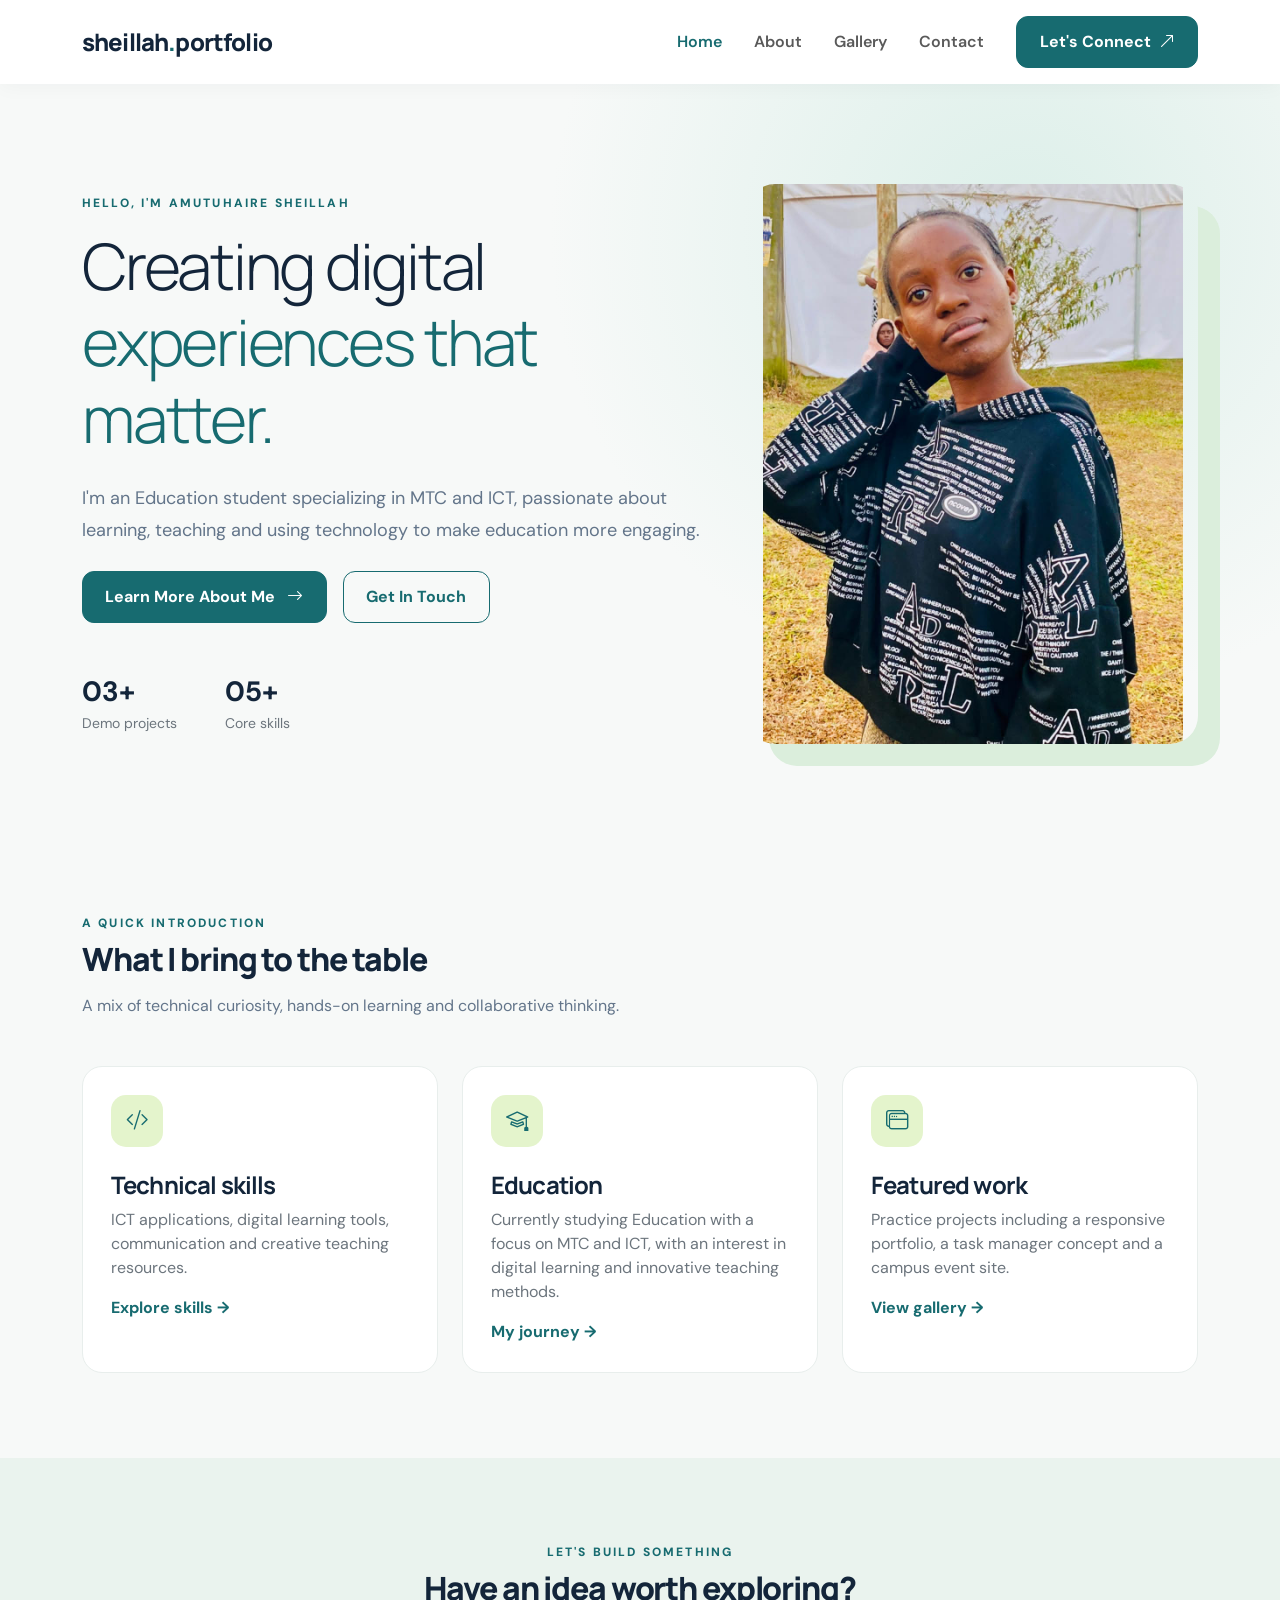
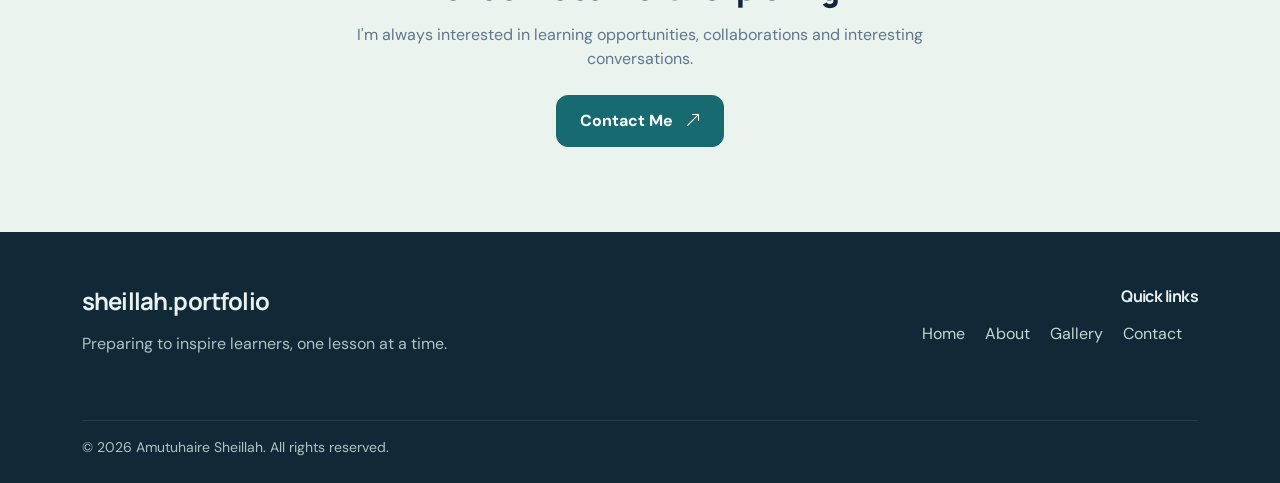
==== index.html @ 63608049 "dds ddfdsf" ====
<!doctype html>
<html lang="en">
    <head>
        <meta charset="utf-8">
        <meta name="viewport" content="width=device-width, initial-scale=1">
        <meta name="description"
            content="Amutuhaire Sheillah — Education student specializing in MTC and ICT. Explore my skills, work and contact details.">
        <title>Home | Amutuhaire Sheillah</title>
        <link rel="preconnect" href="https://fonts.googleapis.com">
        <link href="https://cdn.jsdelivr.net/npm/bootstrap@5.3.3/dist/css/bootstrap.min.css" rel="stylesheet">
        <link rel="stylesheet"
            href="https://cdn.jsdelivr.net/npm/bootstrap-icons@1.11.3/font/bootstrap-icons.min.css">
        <link rel="stylesheet" href="css/style.css">
    </head>

    <body>
        <a class="visually-hidden-focusable position-absolute top-0 start-0 bg-white p-2" href="#main">
            Skip to content
        </a>

        <nav class="navbar navbar-expand-lg sticky-top" aria-label="Main navigation">
            <div class="container py-2">
                <a class="navbar-brand fs-4" href="index.html">sheillah<span>.</span>portfolio</a>
                <button class="navbar-toggler" type="button" data-bs-toggle="collapse" data-bs-target="#navbarMenu"
                    aria-controls="navbarMenu" aria-expanded="false" aria-label="Toggle navigation">
                    <span class="navbar-toggler-icon"></span>
                </button>

                <div class="collapse navbar-collapse" id="navbarMenu">
                    <ul class="navbar-nav ms-auto align-items-lg-center">
                        <li class="nav-item">
                            <a class="nav-link active" aria-current="page" href="index.html">Home</a>
                        </li>
                        <li class="nav-item">
                            <a class="nav-link" href="about.html">About</a>
                        </li>
                        <li class="nav-item">
                            <a class="nav-link" href="gallery.html">Gallery</a>
                        </li>
                        <li class="nav-item">
                            <a class="nav-link" href="contact.html">Contact</a>
                        </li>
                    </ul>
                    <a class="btn btn-brand ms-lg-4 mt-3 mt-lg-0" href="contact.html">
                        Let's Connect <i class="bi bi-arrow-up-right ms-1"></i>
                    </a>
                </div>
            </div>
        </nav>

        <main id="main">
            <section class="hero">
                <div class="container">
                    <div class="row align-items-center gy-5">
                        <div class="col-lg-7">
                            <div class="eyebrow mb-3">Hello, I'm Amutuhaire Sheillah</div>
                            <h1 class="display-3 mb-4">
                                Creating digital<br>
                                <span style="color:var(--brand)">experiences that matter.</span>
                            </h1>
                            <p class="lead-muted mb-4">
                                I'm an Education student specializing in MTC and ICT, passionate about learning,
                                teaching and using technology to make education more engaging.
                            </p>
                            <div class="d-flex flex-wrap gap-3">
                                <a class="btn btn-brand" href="about.html">
                                    Learn More About Me <i class="bi bi-arrow-right ms-2"></i>
                                </a>
                                <a class="btn btn-outline-brand" href="contact.html">Get In Touch</a>
                            </div>
                            <div class="mt-5 d-flex gap-5">
                                <div>
                                    <strong class="fs-3">03+</strong>
                                    <div class="text-secondary small">Demo projects</div>
                                </div>
                                <div>
                                    <strong class="fs-3">05+</strong>
                                    <div class="text-secondary small">Core skills</div>
                                </div>
                            </div>
                        </div>
                        <div class="col-lg-5">
                            <img class="hero-image" src="images/WhatsApp Image 2026-10-19 at 8.22.58 AM.jpeg"
                                alt="Illustrated placeholder portrait of a female Education student">
                        </div>
                    </div>
                </div>
            </section>

            <section class="section-pad">
                <div class="container">
                    <div class="eyebrow mb-2">A quick introduction</div>
                    <h2 class="section-title mb-3">What I bring to the table</h2>
                    <p class="section-subtitle mb-5">
                        A mix of technical curiosity, hands-on learning and collaborative thinking.
                    </p>

                    <div class="row g-4">
                        <div class="col-md-4">
                            <article class="soft-card">
                                <div class="icon-box mb-4"><i class="bi bi-code-slash"></i></div>
                                <h3 class="h4 fw-bold">Technical skills</h3>
                                <p class="text-secondary">
                                    ICT applications, digital learning tools, communication and creative teaching
                                    resources.
                                </p>
                                <a href="about.html#skills" class="fw-bold text-decoration-none"
                                    style="color:var(--brand)">Explore skills →</a>
                            </article>
                        </div>
                        <div class="col-md-4">
                            <article class="soft-card">
                                <div class="icon-box mb-4"><i class="bi bi-mortarboard"></i></div>
                                <h3 class="h4 fw-bold">Education</h3>
                                <p class="text-secondary">
                                    Currently studying Education with a focus on MTC and ICT, with an interest in
                                    digital learning and innovative teaching methods.
                                </p>
                                <a href="about.html#education" class="fw-bold text-decoration-none"
                                    style="color:var(--brand)">My journey →</a>
                            </article>
                        </div>
                        <div class="col-md-4">
                            <article class="soft-card">
                                <div class="icon-box mb-4"><i class="bi bi-window-stack"></i></div>
                                <h3 class="h4 fw-bold">Featured work</h3>
                                <p class="text-secondary">
                                    Practice projects including a responsive portfolio, a task manager concept and a
                                    campus event site.
                                </p>
                                <a href="gallery.html" class="fw-bold text-decoration-none"
                                    style="color:var(--brand)">View gallery →</a>
                            </article>
                        </div>
                    </div>
                </div>
            </section>

            <section class="section-pad" style="background:#eaf3ee">
                <div class="container text-center">
                    <div class="eyebrow mb-2">Let's build something</div>
                    <h2 class="section-title mb-3">Have an idea worth exploring?</h2>
                    <p class="section-subtitle mx-auto mb-4">
                        I'm always interested in learning opportunities, collaborations and interesting conversations.
                    </p>
                    <a class="btn btn-brand" href="contact.html">
                        Contact Me <i class="bi bi-arrow-up-right ms-2"></i>
                    </a>
                </div>
            </section>
        </main>

        <footer>
            <div class="container">
                <div class="row gy-4">
                    <div class="col-lg-5">
                        <h3 class="h4 fw-bold">sheillah<span style="color:#9de0bb">.</span>portfolio</h3>
                        <p class="small-muted mt-3">
                            Preparing to inspire learners, one lesson at a time.
                        </p>
                    </div>
                    <div class="col-lg-7 text-lg-end">
                        <h4 class="h6 fw-bold mb-3">Quick links</h4>
                        <a class="me-3" href="index.html">Home</a>
                        <a class="me-3" href="about.html">About</a>
                        <a class="me-3" href="gallery.html">Gallery</a>
                        <a class="me-3" href="contact.html">Contact</a>
                    </div>
                </div>

                <hr class="border-secondary mt-5">

                <div class="d-flex flex-column flex-md-row justify-content-between small small-muted">
                    <span>© <span data-year>2026</span> Amutuhaire Sheillah. All rights reserved.</span>
                
                </div>
            </div>
        </footer>

        <script src="https://cdn.jsdelivr.net/npm/bootstrap@5.3.3/dist/js/bootstrap.bundle.min.js"></script>
        <script src="js/script.js"></script>
    </body>
</html>
---- css/style.css ----
@import url('https://fonts.googleapis.com/css2?family=DM+Sans:wght@400;500;600;700&family=Manrope:wght@400;500;600;700;800&display=swap');
:root{--ink:#13253a;--muted:#63758a;--brand:#176b70;--lime:#e4f4cc;--paper:#f7f9f8}*{box-sizing:border-box}body{font-family:'DM Sans',sans-serif;color:var(--ink);background:var(--paper)}h1,h2,h3,h4,.navbar-brand{font-family:Manrope,sans-serif;letter-spacing:-.035em}h1{font-weight:800;line-height:1.08}.navbar{background:rgba(255,255,255,.96);backdrop-filter:blur(12px);box-shadow:0 2px 20px #13253a0a}.navbar-brand{font-weight:800;color:var(--ink)}.navbar-brand span{color:var(--brand)}.nav-link{font-weight:600;margin-left:1rem}.nav-link.active,.nav-link:hover{color:var(--brand)!important}.btn-brand{background:var(--brand);border-color:var(--brand);color:white;padding:.8rem 1.4rem;font-weight:700;border-radius:12px}.btn-brand:hover{background:#105459;color:white}.btn-outline-brand{border:1px solid var(--brand);color:var(--brand);border-radius:12px;padding:.8rem 1.4rem;font-weight:700}.btn-outline-brand:hover{background:var(--brand);color:white}.hero{padding:100px 0 85px;background:radial-gradient(circle at 80% 20%,#dcefe9 0,transparent 40%),var(--paper)}.eyebrow{text-transform:uppercase;letter-spacing:.18em;color:var(--brand);font-size:.75rem;font-weight:800}.lead-muted{font-size:1.13rem;color:var(--muted);line-height:1.8}.hero-image{display:block;width:100%;height:auto;max-height:560px;object-fit:contain;object-position:center;border-radius:28px;box-shadow:22px 22px 0 #dbeedc}.section-pad{padding:85px 0}.section-title{font-weight:800}.section-subtitle{color:var(--muted);max-width:620px}.soft-card{background:white;border:1px solid #e8eeec;border-radius:20px;padding:28px;height:100%;transition:transform .2s,box-shadow .2s}.soft-card:hover{transform:translateY(-4px);box-shadow:0 15px 35px #13253a12}.icon-box{display:inline-grid;place-items:center;width:52px;height:52px;border-radius:15px;background:var(--lime);color:var(--brand);font-size:1.4rem}.page-banner{padding:90px 0 65px;background:#e9f4ef}.page-banner h1{font-size:clamp(2.5rem,5vw,4rem)}.pill{display:inline-block;background:#e6f3ed;color:#176b70;border-radius:100px;padding:.5rem .85rem;margin:.2rem;font-weight:700;font-size:.85rem}.progress{height:9px;background:#e4ece9}.progress-bar{background:var(--brand)}.gallery-card{overflow:hidden;border-radius:20px;background:white;box-shadow:0 4px 20px #13253a0c;height:100%}.gallery-card img{display:block;width:100%;height:300px;aspect-ratio:4 / 3;object-fit:contain;object-position:center;background:#eef5f1}.gallery-card .caption{padding:20px}.video-frame{background:#0d2530;border-radius:22px;overflow:hidden}.video-frame video{width:100%;display:block;aspect-ratio:16/9}.video-placeholder{aspect-ratio:16/9;display:grid;place-items:center;color:white;text-align:center;padding:30px}.contact-icon{font-size:1.3rem;color:var(--brand)}.form-control{padding:.8rem;border-radius:10px}.form-control:focus{border-color:var(--brand);box-shadow:0 0 0 .2rem #176b7025}footer{background:#112936;color:#e8f1ef;padding:55px 0 25px}footer a{color:#c4d6d3;text-decoration:none}footer a:hover{color:white}.social a{display:inline-grid;place-items:center;width:38px;height:38px;border:1px solid #59727a;border-radius:50%;margin-right:8px}.small-muted{color:#adc3c4}a:focus-visible,button:focus-visible{outline:3px solid #ffb900;outline-offset:3px}@media(max-width:991px){.nav-link{margin-left:0}.hero{padding:65px 0}.hero-image{max-height:420px;box-shadow:12px 12px 0 #dbeedc}.gallery-card img{height:280px}.section-pad{padding:60px 0}}
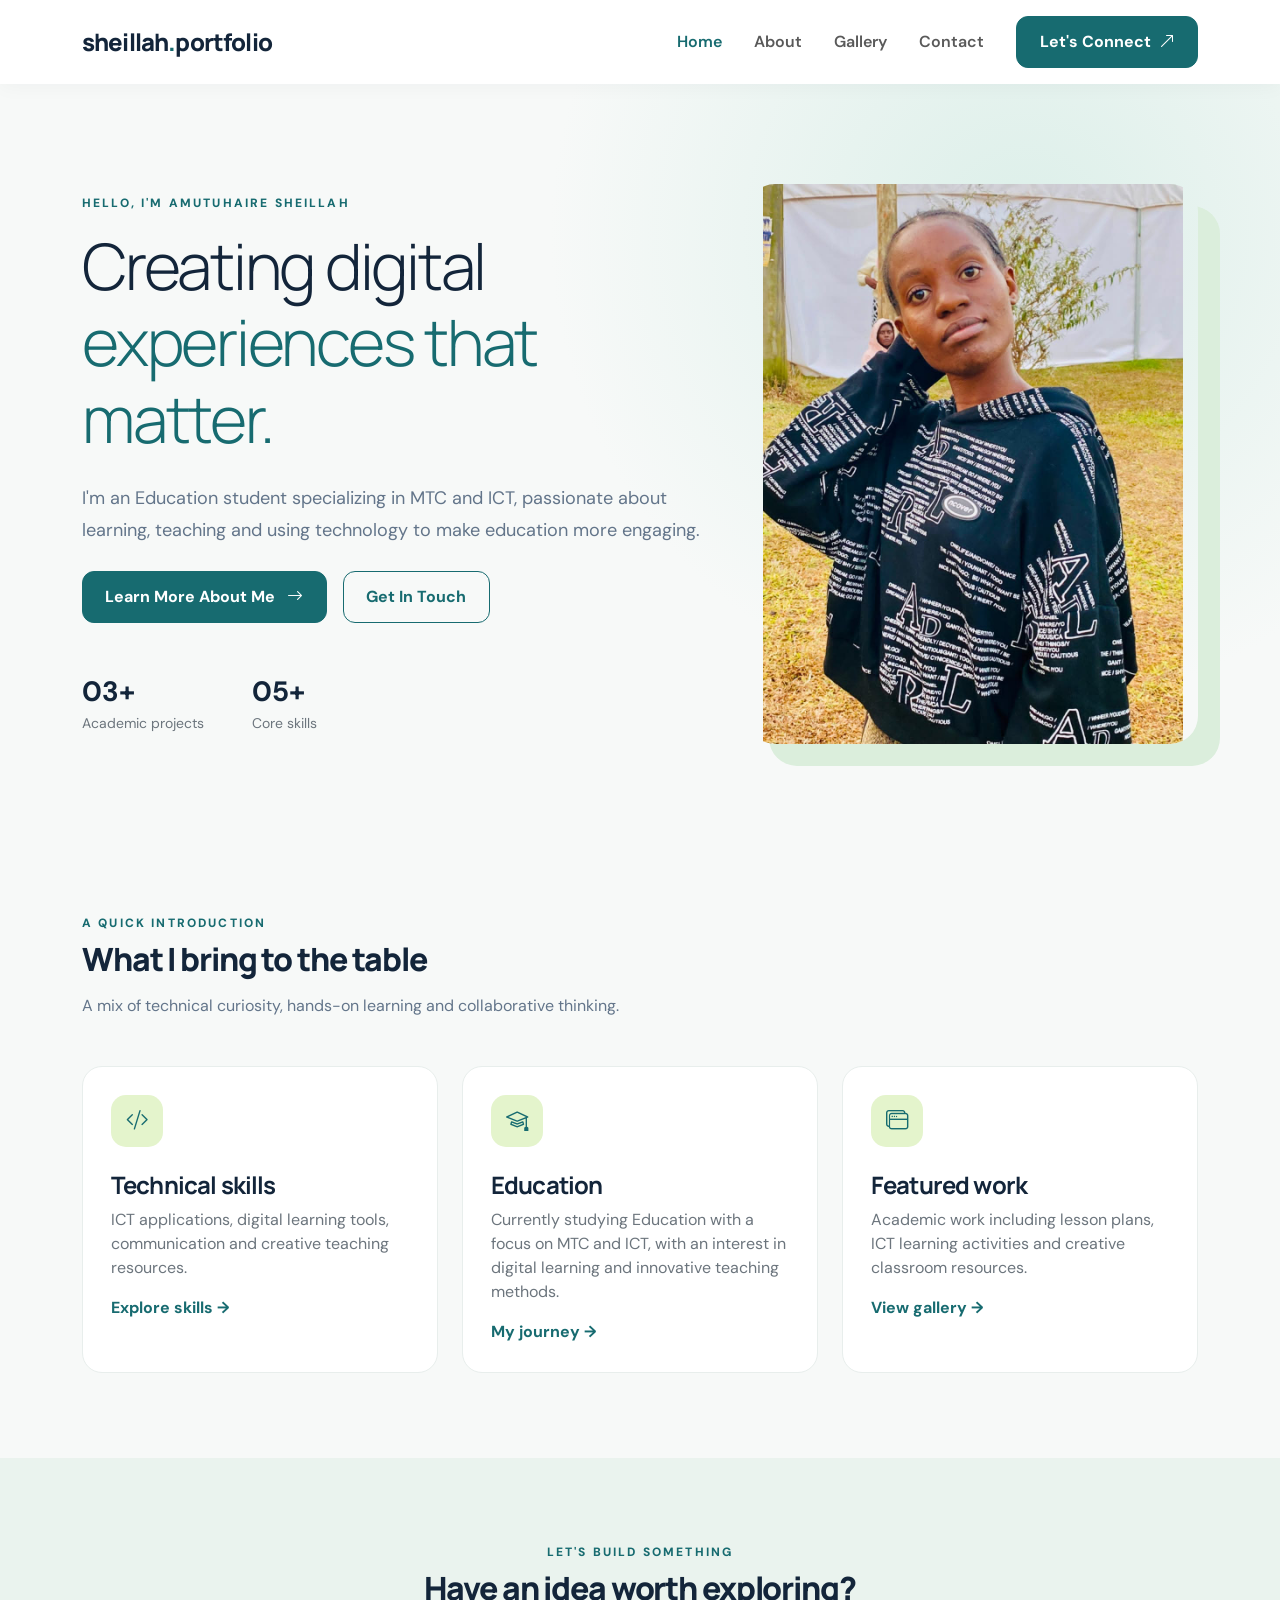
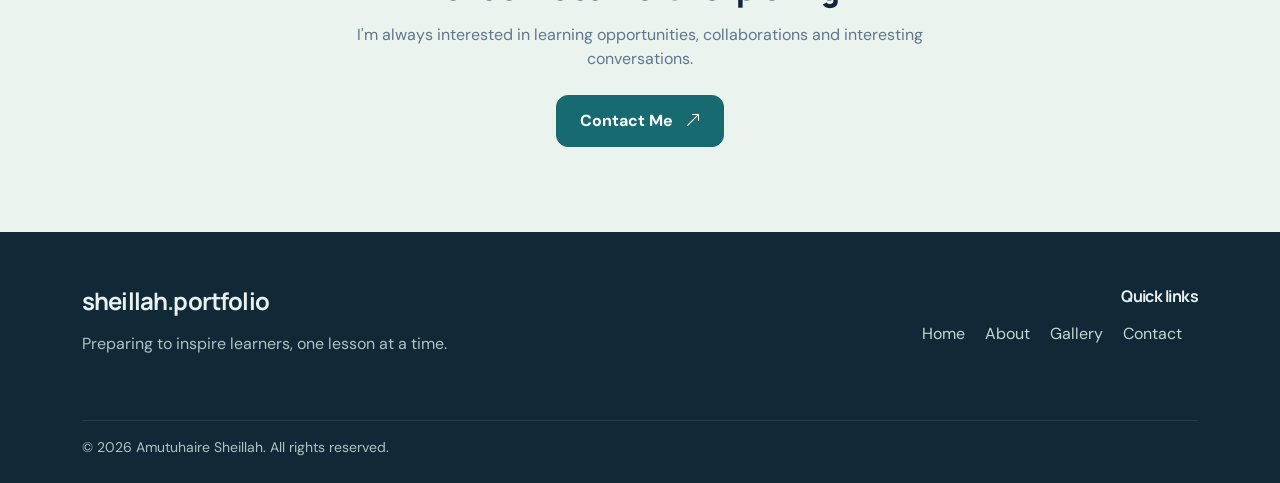
==== commit 285994a5: "upadated efe" ====
--- a/index.html
+++ b/index.html
@@ -71,7 +71,7 @@
                             <div class="mt-5 d-flex gap-5">
                                 <div>
                                     <strong class="fs-3">03+</strong>
-                                    <div class="text-secondary small">Demo projects</div>
+                                    <div class="text-secondary small">Academic projects</div>
                                 </div>
                                 <div>
                                     <strong class="fs-3">05+</strong>
@@ -81,7 +81,7 @@
                         </div>
                         <div class="col-lg-5">
                             <img class="hero-image" src="images/WhatsApp Image 2026-10-19 at 8.22.58 AM.jpeg"
-                                alt="Illustrated placeholder portrait of a female Education student">
+                                alt="Portrait of Amutuhaire Sheillah, an Education student">
                         </div>
                     </div>
                 </div>
@@ -125,8 +125,8 @@
                                 <div class="icon-box mb-4"><i class="bi bi-window-stack"></i></div>
                                 <h3 class="h4 fw-bold">Featured work</h3>
                                 <p class="text-secondary">
-                                    Practice projects including a responsive portfolio, a task manager concept and a
-                                    campus event site.
+                                    Academic work including lesson plans, ICT learning activities and creative
+                                    classroom resources.
                                 </p>
                                 <a href="gallery.html" class="fw-bold text-decoration-none"
                                     style="color:var(--brand)">View gallery →</a>
